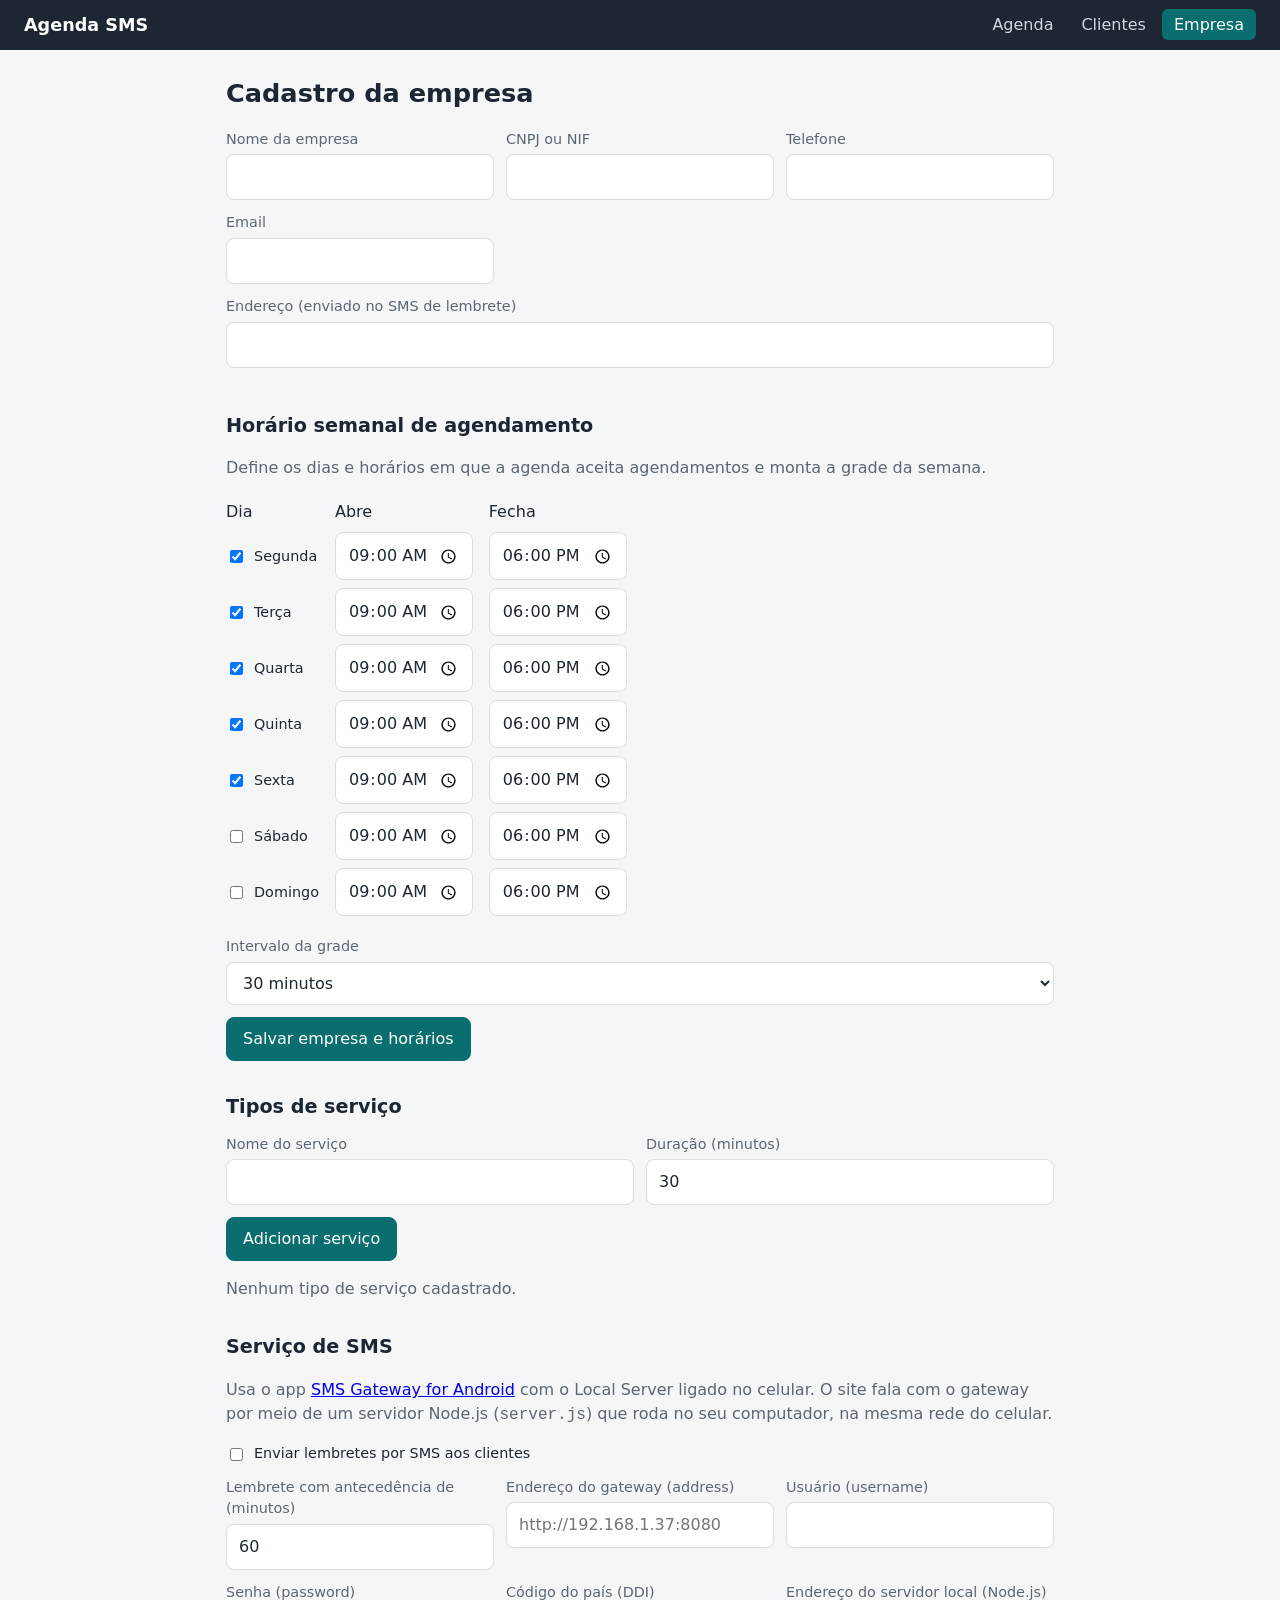
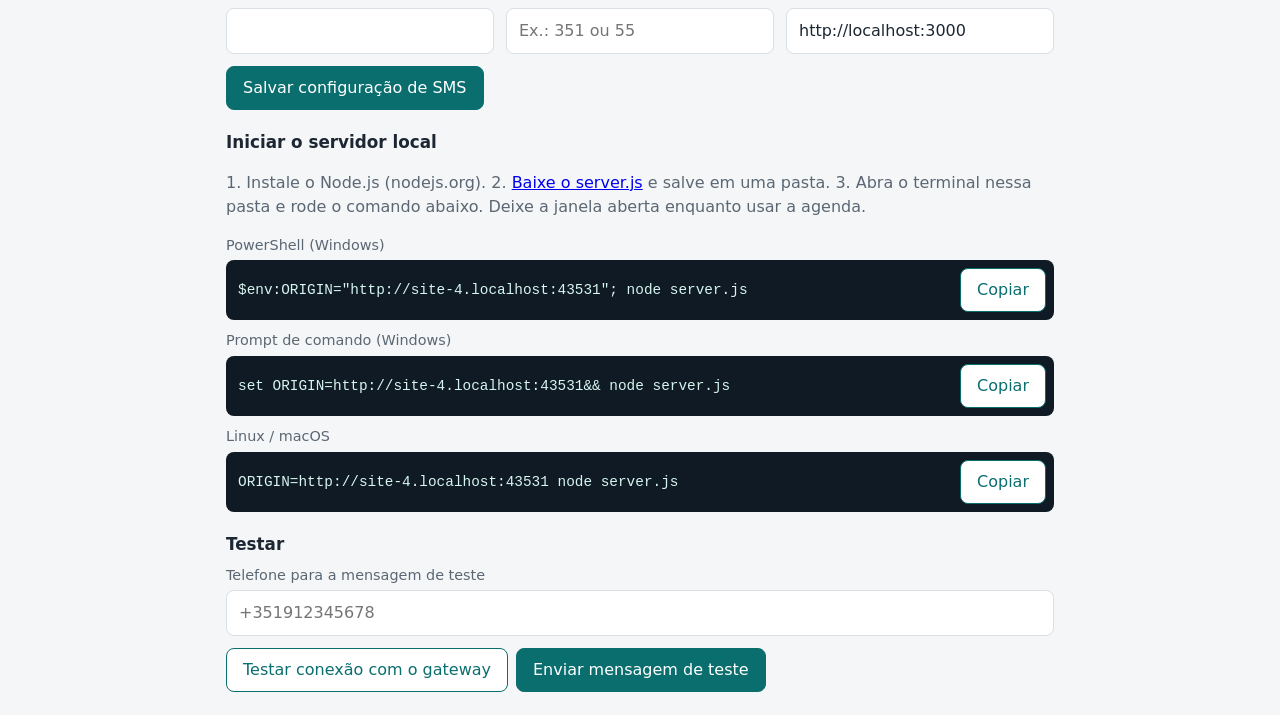
==== empresa.html @ 421eb180 "Add files via upload" ====
<!DOCTYPE html><html lang="pt"><head><meta charset="UTF-8"><meta name="viewport" content="width=device-width,initial-scale=1"><meta name="robots" content="noindex"><title>Empresa | Agenda SMS</title><link rel="stylesheet" href="style.css"></head><body><div id="nav"></div><div class="container"><h1>Cadastro da empresa</h1>
<div class="grid"><div><label for="nome">Nome da empresa</label><input id="nome"></div><div><label for="documento">CNPJ ou NIF</label><input id="documento"></div><div><label for="telefone">Telefone</label><input id="telefone"></div><div><label for="email">Email</label><input id="email" type="email"></div></div>
<label for="endereco">Endereço (enviado no SMS de lembrete)</label><input id="endereco" style="margin-bottom:12px">
<h2>Horário semanal de agendamento</h2><p class="vazio">Define os dias e horários em que a agenda aceita agendamentos e monta a grade da semana.</p>
<table class="horas"><thead><tr><th>Dia</th><th>Abre</th><th>Fecha</th></tr></thead><tbody id="horas"></tbody></table>
<div class="grid"><div><label for="passo">Intervalo da grade</label><select id="passo"><option value="15">15 minutos</option><option value="30">30 minutos</option><option value="60">1 hora</option></select></div></div>
<div class="acoes"><button onclick="salvarEmpresa()">Salvar empresa e horários</button></div><p id="msgEmp" role="status"></p>
<h2>Tipos de serviço</h2><div class="grid"><div><label for="svNome">Nome do serviço</label><input id="svNome"></div><div><label for="svDur">Duração (minutos)</label><input id="svDur" type="number" min="5" value="30"></div></div>
<div class="acoes"><button id="svSalvar" onclick="salvarServico()">Adicionar serviço</button><button id="svDescartar" class="sec" hidden onclick="limparServico()">Descartar edição</button></div><p id="msgSv" role="status"></p><div id="svLista"></div>
<h2>Serviço de SMS</h2><p class="vazio">Usa o app <a href="https://github.com/capcom6/android-sms-gateway">SMS Gateway for Android</a> com o Local Server ligado no celular. O site fala com o gateway por meio de um servidor Node.js (<code>server.js</code>) que roda no seu computador, na mesma rede do celular.</p>
<label class="chk" style="margin:8px 0 12px"><input type="checkbox" id="smsAtivo">Enviar lembretes por SMS aos clientes</label>
<div class="grid"><div><label for="smsMin">Lembrete com antecedência de (minutos)</label><input id="smsMin" type="number" min="1"></div><div><label for="smsUrl">Endereço do gateway (address)</label><input id="smsUrl" placeholder="http://192.168.1.37:8080"></div><div><label for="smsUser">Usuário (username)</label><input id="smsUser" autocomplete="off"></div><div><label for="smsPass">Senha (password)</label><input id="smsPass" type="password" autocomplete="new-password"></div><div><label for="smsDdi">Código do país (DDI)</label><input id="smsDdi" placeholder="Ex.: 351 ou 55"></div><div><label for="smsPonte">Endereço do servidor local (Node.js)</label><input id="smsPonte" placeholder="http://localhost:3000" oninput="comandos()"></div></div>
<div class="acoes"><button onclick="salvarSms()">Salvar configuração de SMS</button></div>
<h3>Iniciar o servidor local</h3><p class="vazio">1. Instale o Node.js (nodejs.org). 2. <a href="server.js" download>Baixe o server.js</a> e salve em uma pasta. 3. Abra o terminal nessa pasta e rode o comando abaixo. Deixe a janela aberta enquanto usar a agenda.</p><div id="cmds"></div>
<h3>Testar</h3><div class="grid"><div><label for="telTeste">Telefone para a mensagem de teste</label><input id="telTeste" type="tel" placeholder="+351912345678"></div></div>
<div class="acoes"><button class="sec" onclick="testarConexao()">Testar conexão com o gateway</button><button onclick="enviarTeste()">Enviar mensagem de teste</button></div><p id="msgSms" role="status"></p></div><script src="common.js"></script><script src="empresa.js"></script></body></html>
---- style.css ----
:root{--ink:#1c2733;--mut:#5b6773;--bg:#f4f6f8;--card:#fff;--line:#d9dfe5;--ac:#0b6e6e;--acd:#084f4f;--bad:#b42318}
*{box-sizing:border-box}
body{margin:0;background:var(--bg);color:var(--ink);font:16px/1.5 system-ui,-apple-system,"Segoe UI",sans-serif}
#nav{display:flex;flex-wrap:wrap;gap:12px 24px;align-items:center;justify-content:space-between;padding:12px 24px;background:var(--ink);color:#fff}
.brand{display:flex;align-items:center;gap:12px;font-weight:700;font-size:1.1rem}
.brand img{height:36px;max-width:120px;object-fit:contain;background:#fff;border-radius:6px;padding:2px}
nav a{color:#cfd8e0;text-decoration:none;padding:6px 12px;border-radius:6px;margin-left:4px}
nav a:hover{color:#fff}nav a[aria-current]{background:var(--ac);color:#fff}
.container{max-width:860px;margin:24px auto;padding:0 16px}
h1{margin:0 0 16px;font-size:1.6rem}h2{margin:32px 0 12px;font-size:1.2rem}
.grid{display:grid;grid-template-columns:repeat(auto-fit,minmax(220px,1fr));gap:12px;margin-bottom:12px}
input,textarea,select{width:100%;padding:10px 12px;border:1px solid var(--line);border-radius:8px;font:inherit;background:#fff;color:inherit}
label{display:block;font-size:.9rem;color:var(--mut);margin-bottom:4px}
textarea{min-height:80px;resize:vertical;margin-bottom:12px}
:focus-visible{outline:3px solid #6bc4c4;outline-offset:2px}
button{font:inherit;padding:9px 16px;border:1px solid var(--ac);background:var(--ac);color:#fff;border-radius:8px;cursor:pointer}
button:hover{background:var(--acd)}
button.sec{background:#fff;color:var(--ac)}button.sec:hover{background:#e8f3f3}
button.perigo{background:#fff;color:var(--bad);border-color:var(--bad)}button.perigo:hover{background:#fdecea}
button:disabled{opacity:.45;cursor:not-allowed}
.acoes{display:flex;gap:8px;flex-wrap:wrap;align-items:center}
.item{background:var(--card);border:1px solid var(--line);border-left:4px solid var(--ac);border-radius:8px;padding:12px 16px;margin-bottom:10px;display:flex;justify-content:space-between;gap:12px;flex-wrap:wrap}
.item.cancelado{border-left-color:var(--bad);opacity:.7}
.item.cancelado .tit{text-decoration:line-through}
.tit{font-weight:700}.meta{color:var(--mut);font-size:.9rem}
.tag{font-size:.85rem;color:var(--bad);font-weight:600}
.barra{display:flex;justify-content:space-between;align-items:center;gap:12px;flex-wrap:wrap}
.barra label{display:flex;gap:8px;align-items:center;margin:0}
.barra input{width:auto}
.pager{display:flex;gap:6px;flex-wrap:wrap;align-items:center;margin-top:16px}
.pager button{padding:6px 12px;background:#fff;color:var(--ac)}.pager button.on{background:var(--ac);color:#fff}
.pager button:disabled{background:#fff}
.pager .info{margin-left:auto;color:var(--mut);font-size:.9rem}
.vazio{color:var(--mut)}
#msg{min-height:1.5em;margin:8px 0;font-size:.95rem;color:var(--acd)}#msg.erro{color:var(--bad)}
.logo-prev{display:flex;align-items:center;gap:16px;margin:12px 0}
.logo-prev img{max-height:80px;max-width:200px;border:1px solid var(--line);border-radius:8px;background:#fff;padding:4px}
.chk{display:flex;gap:8px;align-items:center;margin:0;color:var(--ink)}.chk input{width:auto}
.horas{border-collapse:collapse;margin:8px 0 16px}.horas td,.horas th{padding:4px 16px 4px 0;text-align:left;font-weight:400}.horas input[type=time]{width:auto}
.gradewrap{overflow-x:auto;border:1px solid var(--line);border-radius:8px;background:#fff}
.semana{border-collapse:collapse;width:100%;min-width:720px;table-layout:fixed}
.semana th,.semana td{border:1px solid var(--line);padding:2px;height:40px;vertical-align:top;font-size:.85rem}
.semana thead th{background:#eef2f5;padding:8px 4px}.semana thead th.hoje{background:var(--ac);color:#fff}
.semana tbody th{width:64px;background:#eef2f5;color:var(--mut);font-weight:400}
.semana td.fechado{background:repeating-linear-gradient(45deg,#f1f3f5,#f1f3f5 6px,#e8ebee 6px,#e8ebee 12px)}
.livre{width:100%;height:100%;min-height:34px;padding:0;background:none;border:0;color:#9aa5af;border-radius:4px}
.livre:hover,.livre:focus-visible{background:#e8f3f3;color:var(--ac)}
.ag{display:block;width:100%;text-align:left;padding:4px 6px;border-radius:4px;background:#d6ecec;color:var(--acd);border:0;border-left:3px solid var(--ac);font-size:.8rem;line-height:1.2;overflow:hidden}
button.ag:hover{background:#bfe1e1}.ag.cont{min-height:34px;background:#eaf5f5}
.aviso{background:#fff7e0;border:1px solid #ecd58a;border-radius:8px;padding:10px 14px}
dialog{border:1px solid var(--line);border-radius:12px;padding:20px;width:92%;max-width:440px;color:var(--ink)}
dialog::backdrop{background:rgba(28,39,51,.5)}
dialog h3{margin:0 0 12px;font-size:1.1rem}dialog textarea{margin-bottom:0}
.erro-txt{color:var(--bad);min-height:1.4em;margin:4px 0 8px;font-size:.9rem}
.hist{margin-top:6px}.hist summary{cursor:pointer;color:var(--ac);font-size:.9rem}
h3{margin:20px 0 8px;font-size:1.05rem}
.cmd{display:flex;gap:8px;align-items:center;background:#0f1a24;color:#d6f5f0;border-radius:8px;padding:8px 8px 8px 12px;margin-bottom:10px}
.cmd code{flex:1;overflow-x:auto;white-space:nowrap;font:.9rem ui-monospace,Consolas,monospace}
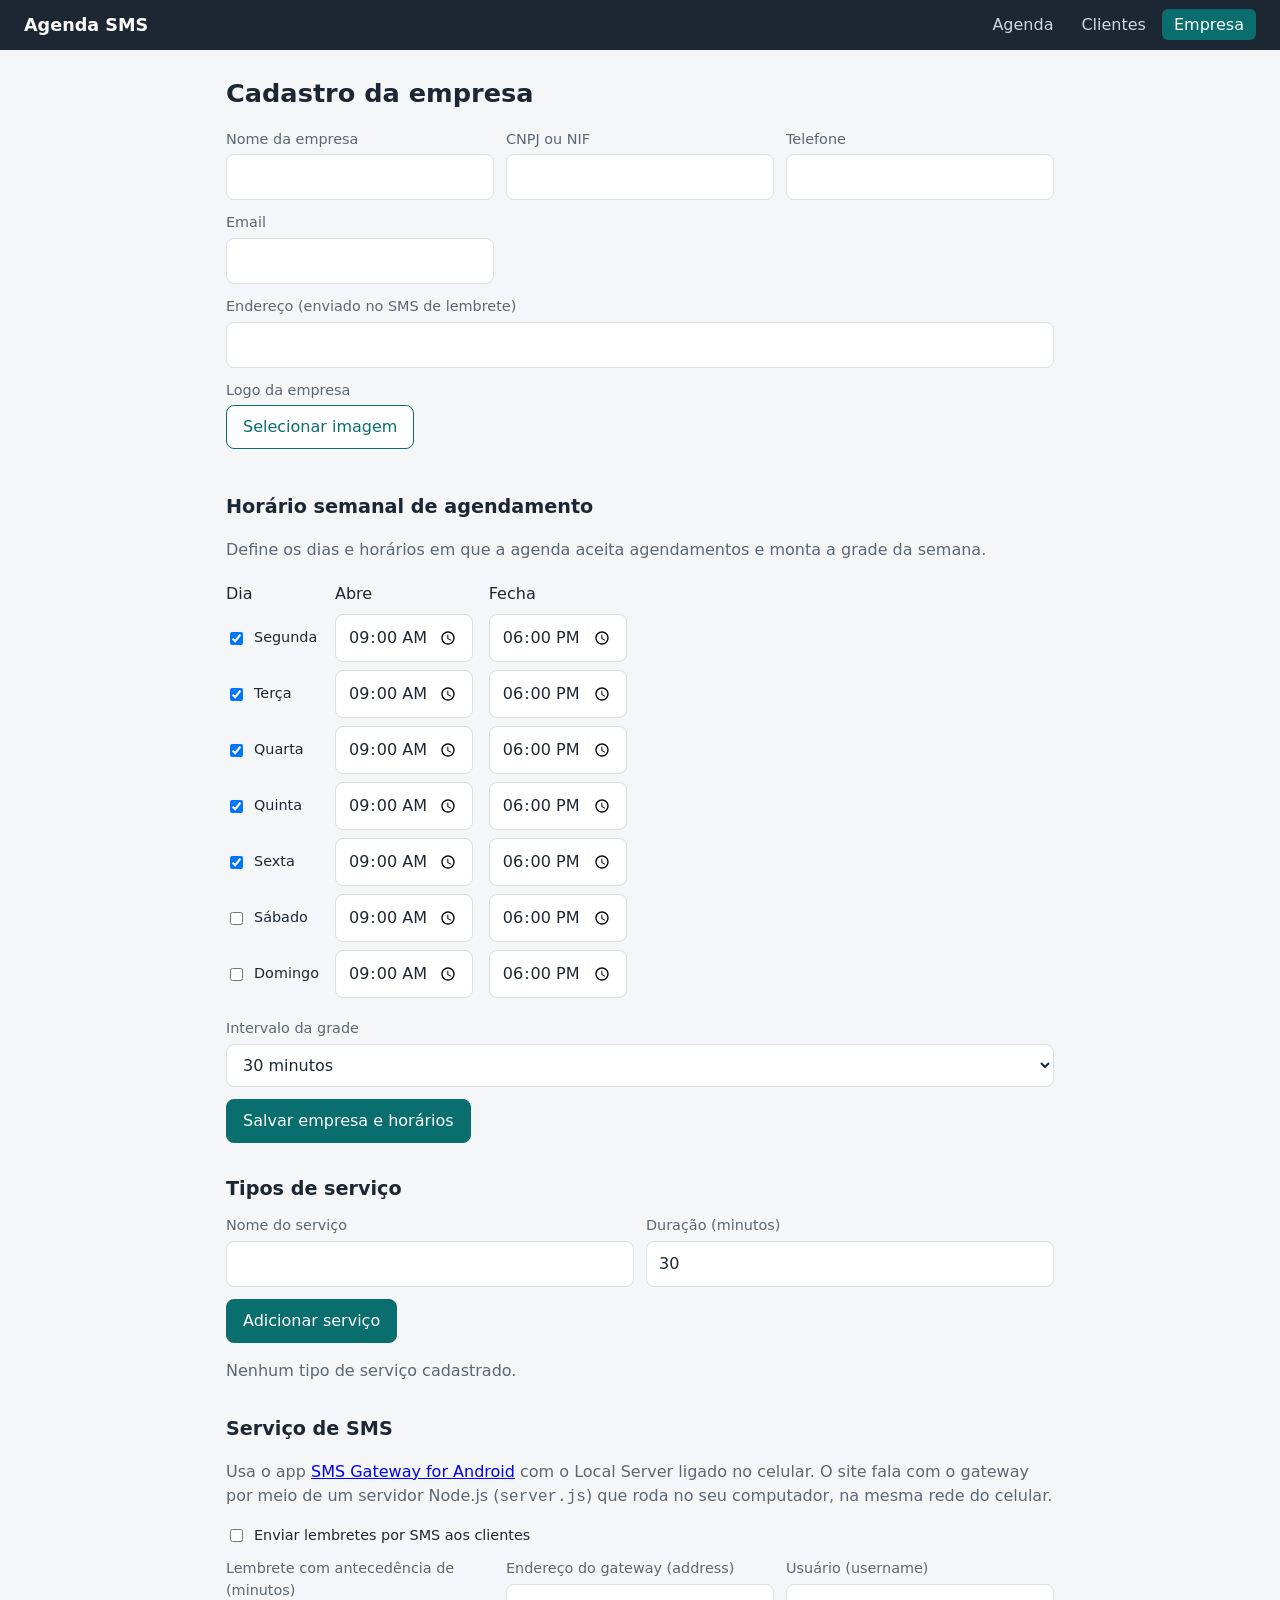
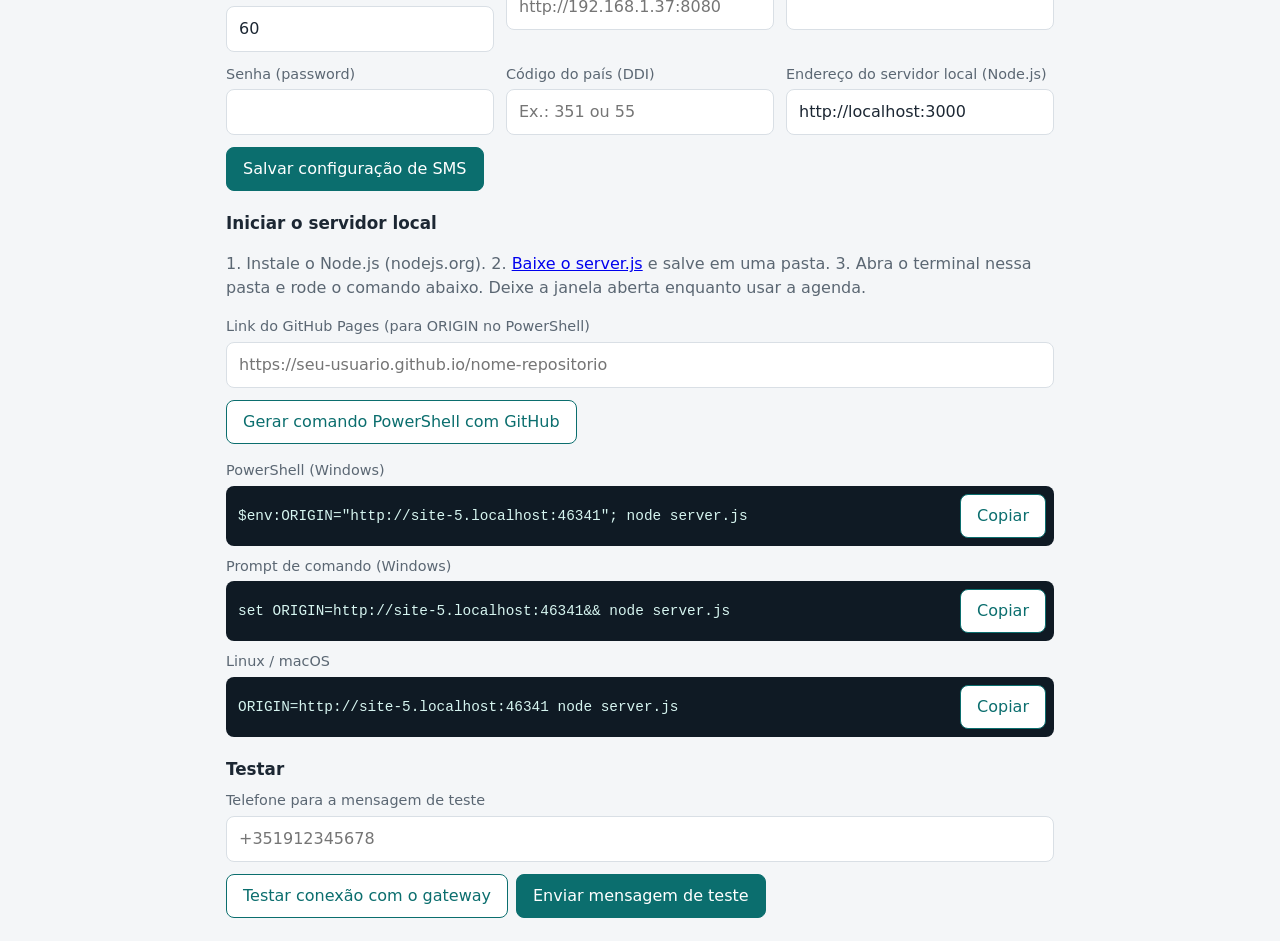
==== commit 02ed8323: "Add files via upload" ====
--- a/empresa.html
+++ b/empresa.html
@@ -1,6 +1,7 @@
 <!DOCTYPE html><html lang="pt"><head><meta charset="UTF-8"><meta name="viewport" content="width=device-width,initial-scale=1"><meta name="robots" content="noindex"><title>Empresa | Agenda SMS</title><link rel="stylesheet" href="style.css"></head><body><div id="nav"></div><div class="container"><h1>Cadastro da empresa</h1>
 <div class="grid"><div><label for="nome">Nome da empresa</label><input id="nome"></div><div><label for="documento">CNPJ ou NIF</label><input id="documento"></div><div><label for="telefone">Telefone</label><input id="telefone"></div><div><label for="email">Email</label><input id="email" type="email"></div></div>
 <label for="endereco">Endereço (enviado no SMS de lembrete)</label><input id="endereco" style="margin-bottom:12px">
+<label for="logo">Logo da empresa</label><div class="acoes"><button type="button" class="sec" onclick="document.getElementById('logoUpload').click()">Selecionar imagem</button><button type="button" class="sec" id="logoRemover" hidden onclick="removerLogo()">Remover logo</button></div><input type="file" id="logoUpload" accept="image/*" style="display:none" onchange="carregarLogo(event)"><div id="logoPreview" class="logo-prev"></div><p id="msgLogo" role="status" style="margin-bottom:12px"></p>
 <h2>Horário semanal de agendamento</h2><p class="vazio">Define os dias e horários em que a agenda aceita agendamentos e monta a grade da semana.</p>
 <table class="horas"><thead><tr><th>Dia</th><th>Abre</th><th>Fecha</th></tr></thead><tbody id="horas"></tbody></table>
 <div class="grid"><div><label for="passo">Intervalo da grade</label><select id="passo"><option value="15">15 minutos</option><option value="30">30 minutos</option><option value="60">1 hora</option></select></div></div>
@@ -11,6 +12,6 @@
 <label class="chk" style="margin:8px 0 12px"><input type="checkbox" id="smsAtivo">Enviar lembretes por SMS aos clientes</label>
 <div class="grid"><div><label for="smsMin">Lembrete com antecedência de (minutos)</label><input id="smsMin" type="number" min="1"></div><div><label for="smsUrl">Endereço do gateway (address)</label><input id="smsUrl" placeholder="http://192.168.1.37:8080"></div><div><label for="smsUser">Usuário (username)</label><input id="smsUser" autocomplete="off"></div><div><label for="smsPass">Senha (password)</label><input id="smsPass" type="password" autocomplete="new-password"></div><div><label for="smsDdi">Código do país (DDI)</label><input id="smsDdi" placeholder="Ex.: 351 ou 55"></div><div><label for="smsPonte">Endereço do servidor local (Node.js)</label><input id="smsPonte" placeholder="http://localhost:3000" oninput="comandos()"></div></div>
 <div class="acoes"><button onclick="salvarSms()">Salvar configuração de SMS</button></div>
-<h3>Iniciar o servidor local</h3><p class="vazio">1. Instale o Node.js (nodejs.org). 2. <a href="server.js" download>Baixe o server.js</a> e salve em uma pasta. 3. Abra o terminal nessa pasta e rode o comando abaixo. Deixe a janela aberta enquanto usar a agenda.</p><div id="cmds"></div>
+<h3>Iniciar o servidor local</h3><p class="vazio">1. Instale o Node.js (nodejs.org). 2. <a href="server.js" download>Baixe o server.js</a> e salve em uma pasta. 3. Abra o terminal nessa pasta e rode o comando abaixo. Deixe a janela aberta enquanto usar a agenda.</p><div class="grid"><div><label for="githubUrl">Link do GitHub Pages (para ORIGIN no PowerShell)</label><input id="githubUrl" placeholder="https://seu-usuario.github.io/nome-repositorio"></div></div><div class="acoes"><button type="button" class="sec" onclick="gerarComandoGithub()">Gerar comando PowerShell com GitHub</button></div><p id="msgGithub" role="status"></p><div id="cmds"></div>
 <h3>Testar</h3><div class="grid"><div><label for="telTeste">Telefone para a mensagem de teste</label><input id="telTeste" type="tel" placeholder="+351912345678"></div></div>
 <div class="acoes"><button class="sec" onclick="testarConexao()">Testar conexão com o gateway</button><button onclick="enviarTeste()">Enviar mensagem de teste</button></div><p id="msgSms" role="status"></p></div><script src="common.js"></script><script src="empresa.js"></script></body></html>
